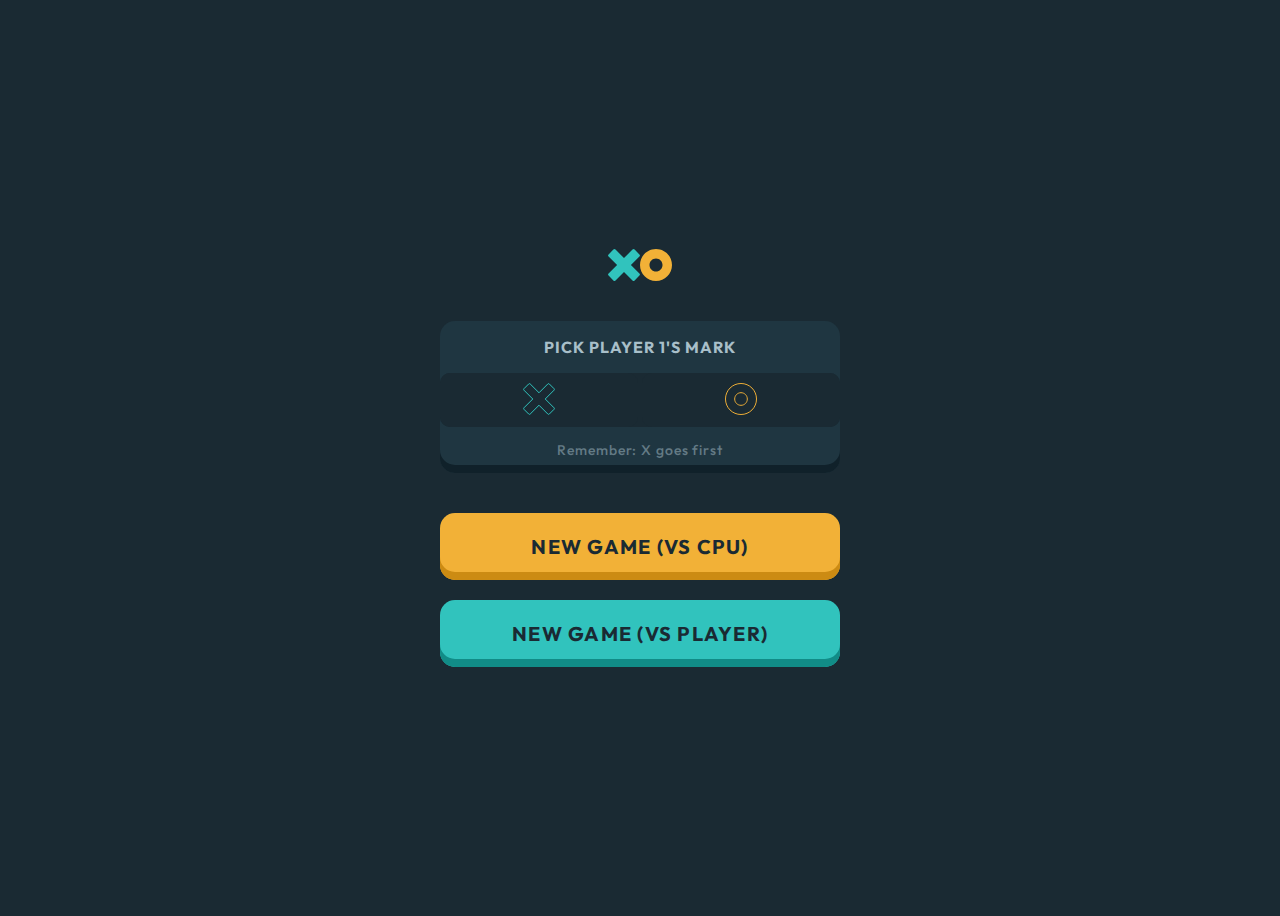
==== tictactoe.html @ 9098a8cd "implementing min max algorithm" ====
<!DOCTYPE html>
<html lang="en">
    <head>
        <meta charset="UTF-8">
        <meta name="viewport" content="width=device-width, initial-scale=1.0">
        <link rel="icon" type="image/png" sizes="32x32" href="./assets/favicon-32x32.png">
        <link rel="preconnect" href="https://fonts.googleapis.com">
        <link rel="preconnect" href="https://fonts.gstatic.com" crossorigin>
        <link href="https://fonts.googleapis.com/css2?family=Outfit:wght@100;200;300;400;500;600;700;800;900&display=swap" rel="stylesheet">


        <link href="style.css"  rel="stylesheet">
        <title></title>
    </head>
    <body>
        <!-- winning message -->
            <div class="message  hide">
                    <p></p>
                    <div id="first-div">
                      <img id="won-img" src="" alt="">
                      <h4> </h4>
                    </div>
                    <div id="second-div">
                      <button id="quit-btn" onclick="quitGame()">QUIT</button>
                     <button id="next-round-btn" onclick="startGame()">NEXT ROUND</button>
                    </div>
                    
            </div>


            <!-- NEW GAME MENU -->
        <div class="new-game-container  ">
            <div class="mark-group">
              <img id="x-logo" src="./assets/icon-x.svg" alt="">
              <img id="o-logo" src="./assets/icon-o.svg" alt="">
            </div>

            <div class="choose-mark-group">
              <p id="pick">Pick player 1's mark</p>
              <div class="choose-mark-button">
                <button class="choose-mark-x-button "><img src="./assets/icon-x-outline.svg" alt=""></button>
                <button class="choose-mark-o-button "><img src="./assets/icon-o-outline.svg" alt=""></button>
              </div>
              <p id="remem">Remember: X goes first</p>        
            </div>

            <div class="new-game-button-group">
              <button class="new-game-vs-cpu-button new-game-button" onclick="openVsComputer()">New Game (vs CPU)</button>
              <button class="new-game-vs-player-button new-game-button" onclick="toggleMultiplayer()" > <a id="ink" href="index.html">New Game (vs player)</a></button>
            </div>
        
        </div>
        




          <!-- GAME START CONTAINER -->
  <div class="game-start-container hide">
    <div class="game-start-nav-bar">
        <div class="game-start-mark-group">
            <img id="x-logo" src="./assets/icon-x.svg" alt="">
            <img id="o-logo" src="./assets/icon-o.svg" alt="">
        </div>
        <div class="game-start-mark-turn">
            <img id="turn"src="./assets/icon-x-outline.svg" alt=""><span>TURN</span>
        </div>
        <div class="game-start-reset-button">
          <img id="game-start-restart-img" src="./assets/icon-restart.svg"  alt="">
        </div>
    </div>
        <div class="game-start-grid-container ">
            <div>
                    <div class="top-grid grid">
                     <div class="cell grid-1 gr" id="0"><img class="mark-image" src="" alt=""></div>
                     <div class="cell grid-2 gr" id="1"><img class="mark-image" src="" alt=""></div>
                     <div class="cell grid-3 gr" id="2"><img class="mark-image" src="" alt=""></div>
            </div>
            <div class="middle-grid grid">
                        <div class="cell grid-4 gr" id="3"><img class="mark-image" src="" alt=""></div>
                        <div class="cell grid-5 gr" id="4"><img class="mark-image" src="" alt=""></div>
                        <div class="cell grid-6 gr" id="5"><img class="mark-image" src="" alt=""></div>
            </div>
            <div class="last-grid grid">
                        <div class="cell grid-7 gr" id="6"><img class="mark-image" src="" alt=""></div>
                        <div class="cell grid-8 gr" id="7"><img class="mark-image" src="" alt=""></div>
                        <div class="cell grid-9 gr" id="8"><img class="mark-image" src="" alt=""></div>
            </div>
        </div>

        <div class="game-start-stats">
            <div class="user-stat stat"> <p id="user-stat-text"> X (You)</p><span id="user-stat-counter" >0</span></div>
            <div class="ties-stat stat"> <p id="tie">TIES</p><span id="ties-stat-counter" >0</span></div>
            <div class="cpu-stat stat"> <p id="cpu-stat-text"> O (CPU)</p><span id="cpu-stat-counter" >0</span></div>

        </div>
    </div>



<!-- sssssssssssssssssssssssssssssssssssssssssssssssssssssssssssssssssssssss -->


    

        
        <script src="script.js"></script>
    </body>
</html>
---- style.css ----
body{
    height: 100vh;
    background: #1A2A33;
    display: flex;
      
}

/* STYLING NEW GAME START MENU */
.new-game-container{
    display: flex;
    flex-direction: column;
    margin:auto;
    /* display: none; */

}

.mark-image{
    /* display: none; */
    height: 64px;
    width:64px;
    /* border: none; */
}


img{
    height: 32px;
    width: 32px;
}
.mark-group{
display: flex;
justify-content: center;
margin-bottom: 40px;;
}

.choose-mark-group{
    display: flex;
    flex-direction: column;
    /* justify-content: center; */
    align-items: center;
    background: #1F3641;
    box-shadow: inset 0px -8px 0px #10212A;
    border-radius: 15px;
}
.choose-mark-group #pick{
    font-family: 'Outfit';
    font-style: normal;
    font-weight: 700;
    font-size: 16px;
    line-height: 20px;
    text-align: center;
    letter-spacing: 1px;
    text-transform: uppercase;
    color: #A8BFC9;
}
.choose-mark-group #remem{
    font-family: 'Outfit';
    font-style: normal;
    font-weight: 500;
    font-size: 14px;
    line-height: 18px;
    text-align: center;
    letter-spacing: 0.875px;
    color: #A8BFC9;
    mix-blend-mode: normal;
    opacity: 0.5;
}
.choose-mark-button{
    /* display: flex;
    align-items: center; */
    background: #1A2A33;
    border-radius: 10px;    
}
.choose-mark-group button{
    height: 54px;
    width: 198px;
}


.choose-mark-o-button{
    background: #1A2A33;
    border-radius: 10px;
    border:none;
}

.choose-mark-o-button img{
    
}

.choose-mark-x-button{
    background: #1A2A33;
    border-radius: 10px;
    border:none;
}
.choose-mark-group button:hover{
    background: #A8BFC9;
    cursor:pointer;
}
.active{
    background: #A8BFC9;
}

.new-game-button-group{
    display: flex;
    flex-direction: column;
}
#ink{
    text-decoration: none;
    font-family: 'Outfit';
    font-style: normal;
    font-weight: 700;
    font-size: 20px;
    line-height: 25px;
    text-align: center;
    letter-spacing: 1.25px;
    text-transform: uppercase;    
    color: #1A2A33;    
}

.new-game-vs-cpu-button{
    height:67px;
    background: #F2B137;
    box-shadow: inset 0px -8px 0px #CC8B13;
    border-radius: 15px;
    border: none;
    margin-bottom: 20px;
    margin-top: 40px;
}

.new-game-vs-player-button{
    height: 67px;
    background: #31C3BD;
    box-shadow: inset 0px -8px 0px #118C87;
    border-radius: 15px;
    border:none
}
.new-game-button{
    font-family: 'Outfit';
    font-style: normal;
    font-weight: 700;
    font-size: 20px;
    line-height: 25px;
    text-align: center;
    letter-spacing: 1.25px;
    text-transform: uppercase;    
    color: #1A2A33;    
}
/* END OF STYLING */



/* game start styling */
.game-start-container{
    display: flex;
    flex-direction: column;
    margin:auto;
    flex-basis: 465px;
    max-width:100%;
    
    

}

.game-start-nav-bar{
    display: flex;
    justify-content:space-between;
    margin-bottom: 20px;

}
.game-start-mark-turn{
    display: flex;
    justify-content: space-around;
    align-items: center;
    background: #1F3641;
    box-shadow: inset 0px -4px 0px #10212A;
    border-radius: 10px;
    width: 140px;
    height: 52px;
}
.game-start-mark-turn img{
    width: 20px;
    height: 20px;
}
.game-start-mark-turn span{
    font-family: 'Outfit';
    font-style: normal;
    font-weight: 700;
    font-size: 16px;
    line-height: 20px;
    text-align: center;
    letter-spacing: 1px;
    text-transform: uppercase;
    color: #A8BFC9;
}
#game-start-restart-img{
    height: 20px;
    width: 20px;
}

.game-start-reset-button{
    display: flex;
    align-items: center;
    justify-content: center;
    background: #A8BFC9;
    box-shadow: inset 0px -4px 0px #6B8997;
    border-radius: 10px;
    width:52px;
    height: 52px;
}

.game-start-grid-container{
display: flex;
flex-direction: column;
/* row-gap: 20px; */
}

.grid{
    display: flex;
    height: 141px;
    column-gap: 20px;
    
}
.top-grid{
    margin-bottom:20px;
}
.middle-grid{
    margin-bottom: 20px;
}

.gr{
    display: flex;
    align-items: center;
    justify-content: center;
    background: #1F3641;
    box-shadow: inset 0px -8px 0px #10212A;
    border-radius: 15px;
    max-width: 140px;
    max-height: 140px;
    width: 100%;
    height: 100%;
    
}
.gr img{
    width: 63px;
    height: 63px;

}
.game-start-stats{
    display: flex;
    column-gap: 20px;
    margin-top: 20px;
}
.stat {
    display: flex;
    flex-direction: column;
    justify-content: space-evenly;
    border-radius: 15px;  
    height:72px;
    width: 140px; 
   
    color: #1A2A33;    
}

.stat p{
font-family: 'Outfit';
font-style: normal;
font-weight: 500;
font-size: 14px;
line-height: 18px;
text-align: center;
letter-spacing: 0.875px;
color: #1A2A33;
}

.stat span{
font-family: 'Outfit';
font-style: normal;
font-weight: 700;
font-size: 24px;
line-height: 30px;
text-align: center;
letter-spacing: 1.5px;
text-transform: uppercase;
color: #1A2A33;
}

.user-stat{
    background: #31C3BD;   
}
.ties-stat{
    background: #A8BFC9;
}
.cpu-stat{
    background: #F2B137;
}
/* END OF STYLING */




.hide{
    display: none;
}
.endgame{
    display: none;
    width: 200px;
    top:120px;
    background-color: green;
    position: absolute;
    left: 50%;
    margin-left: -100px;
    padding-top: 50px;
    padding-bottom: 50px;
    text-align: center;
    border-radius: 5px;
    color: white;
    font-size: 2em;
}


/* otherrrrrrrrrrrrrrrrrr */

.p1-user-stat{
    background: #31C3BD;      
}

.p2-user-stat{
    background: #F2B137;   
}

.message{
    position: absolute;
    top: 260px;
    display: flex;
    width: 100vh;
    width: 100%;
    flex-direction: column;
    justify-content: center;
    background: #1F3641;
   
}
.message div{
    display: flex;
    justify-content: center;
    align-items: center;

    
}
.message p{
font-family: 'Outfit';
font-style: normal;
font-weight: 700;
font-size: 16px;
line-height: 20px;
text-align: center;
letter-spacing: 1px;
text-transform: uppercase;
color: #A8BFC9;
}
.message div img{
    margin-right: 24px;
    height:64px;
    width:64px;
}
#first-div{
    margin-bottom:24px;

}
#first-div h4{
font-family: 'Outfit';
font-style: normal;
font-weight: 700;
font-size: 40px;
line-height: 50px;
letter-spacing: 2.5px;
text-transform: uppercase;
}
.message button{
    display: inline;
}
#quit-btn {
    background: #A8BFC9;
box-shadow: inset 0px -4px 0px #6B8997;
border-radius: 10px;
border:none;
/* width:76px; */
height:52px;
font-family: 'Outfit';
font-style: normal;
font-weight: 700;
font-size: 16px;
line-height: 20px;
text-align: center;
letter-spacing: 1px;
text-transform: uppercase;
color: #1A2A33;
}
.cancel-btn{
    background: #A8BFC9;
    box-shadow: inset 0px -4px 0px #6B8997;
    border-radius: 10px;
    border:none;
    /* width:76px; */
    height:52px;
    font-family: 'Outfit';
    font-style: normal;
    font-weight: 700;
    font-size: 16px;
    line-height: 20px;
    text-align: center;
    letter-spacing: 1px;
    text-transform: uppercase;
    color: #1A2A33;
}

#next-round-btn , #restart-btn {
    background: #F2B137;
    box-shadow: inset 0px -4px 0px #CC8B13;
    border-radius: 10px;
    width: 146px;
    height: 52px;
    margin-left: 15px;
}
.hide{
    display: none;
}
#second-div{
    margin-bottom:45px;
}

/* HOVERING EFFECTS */
.new-game-button:hover{
    cursor: pointer;
}
.new-game-vs-cpu-button:hover{
    background: #FFC860;
    box-shadow: inset 0px -8px 0px #CC8B13;
}
.new-game-vs-player-button:hover{
    background: #65E9E4;
    box-shadow: inset 0px -8px 0px #118C87;
}
.game-start-reset-button:hover{
    cursor: pointer;
    background: #DBE8ED;
box-shadow: inset 0px -4px 0px #6B8997;
}
#quit-btn:hover{
    cursor: pointer;
    background: #DBE8ED;
    box-shadow: inset 0px -4px 0px #6B8997;
}
#next-round-btn:hover{
    cursor: pointer;
    background: #FFC860;
box-shadow: inset 0px -4px 0px #CC8B13;
     
}
.game-start-grid-container .gr:hover{
    cursor: pointer;
}


/* MOBILE RESPONSIVENESS */

@media only screen and (max-width:500px){

    .choose-mark-group button{
        height: 54px;
        width: 132px;
    }
    
    .choose-mark-group #pick{
    font-family: 'Outfit';
    font-style: normal;
    font-weight: 700;
    font-size: 16px;
    line-height: 20px;
    text-align: center;
    letter-spacing: 1px;
    color: #A8BFC9;
    
    }

    .choose-mark-group #remem{
        font-family: 'Outfit';
        font-style: normal;
        font-weight: 500;
        font-size: 14px;
        line-height: 18px;
        text-align: center;
        letter-spacing: 0.875px;
        color: #A8BFC9;
        mix-blend-mode: normal;
        opacity: 0.5;
    }

    .new-game-vs-player-button{
        height: 56px;
    }

    .new-game-vs-cpu-button{
        height:56px;
    }
    .new-game-button{
        font-family: 'Outfit';
        font-size: 16px;
        line-height: 20px;
        letter-spacing: 1px;
    }

    .game-start-container{
        flex-basis: 330px;
        max-width:100%;
        /* display: none; */
    
    }
    .game-start-mark-turn img{
        width: 16px;
        height: 16px;
    }
    .game-start-mark-turn span{
        font-family: 'Outfit';
        font-size: 14px;
        line-height: 18px;
        letter-spacing: 0.875px;
    }

    #game-start-restart-img{
        height: 15px;
        width: 15px;
    }

    .game-start-reset-button{
        border-radius: 5px;
        width:40px;
        height: 40px;
    }

    .grid{
        height: 97px;
        column-gap: 20px;
        
    }

    .gr{
        background: #1F3641;
        border-radius: 10px;
        max-width: 96px;
        max-height: 96px;
        width: 100%;
        height: 100%;
    }

    .gr img{
        width: 40px;
        height: 40px;
    
    }

    .stat {
        border-radius: 10px;  
        height:64px;
        width: 96px;     
    }

    .stat #user-stat-text{
        font-family: 'Outfit';
        font-style: normal;
        font-weight: 500;
        font-size: 14px;
        line-height: 18px;
        text-align: center;
        letter-spacing: 0.875px;
        color: #1A2A33;
        }

     .stat #tie{
        font-family: 'Outfit';
        font-style: normal;
        font-weight: 500;
        font-size: 12px;
        line-height: 15px;
        text-align: center;
        letter-spacing: 0.75px;
        color: #1A2A33;
  }          

     .stat #cpu-stat-text{
        font-family: 'Outfit';
        font-style: normal;
        font-weight: 500;
        font-size: 12px;
        line-height: 15px;
        text-align: center;
        letter-spacing: 0.75px;
 }               

    .stat span{
        font-family: 'Outfit';
        font-style: normal;
        font-weight: 700;
        font-size: 20px;
        line-height: 25px;
        text-align: center;
        letter-spacing: 1.25px;
        color: #1A2A33;
  }

  .message p{ 
    font-size: 14px;
    line-height: 18px;
    letter-spacing: 0.875px;
 }

    .message div img{
        margin-right:9px;
        height:28px;
        width:28px;
 }

    #first-div h4{
    font-size: 24px;
    line-height: 30px;
    letter-spacing: 1.5px;
}
#second-div{
    margin-bottom:48px;
}

        
     
}
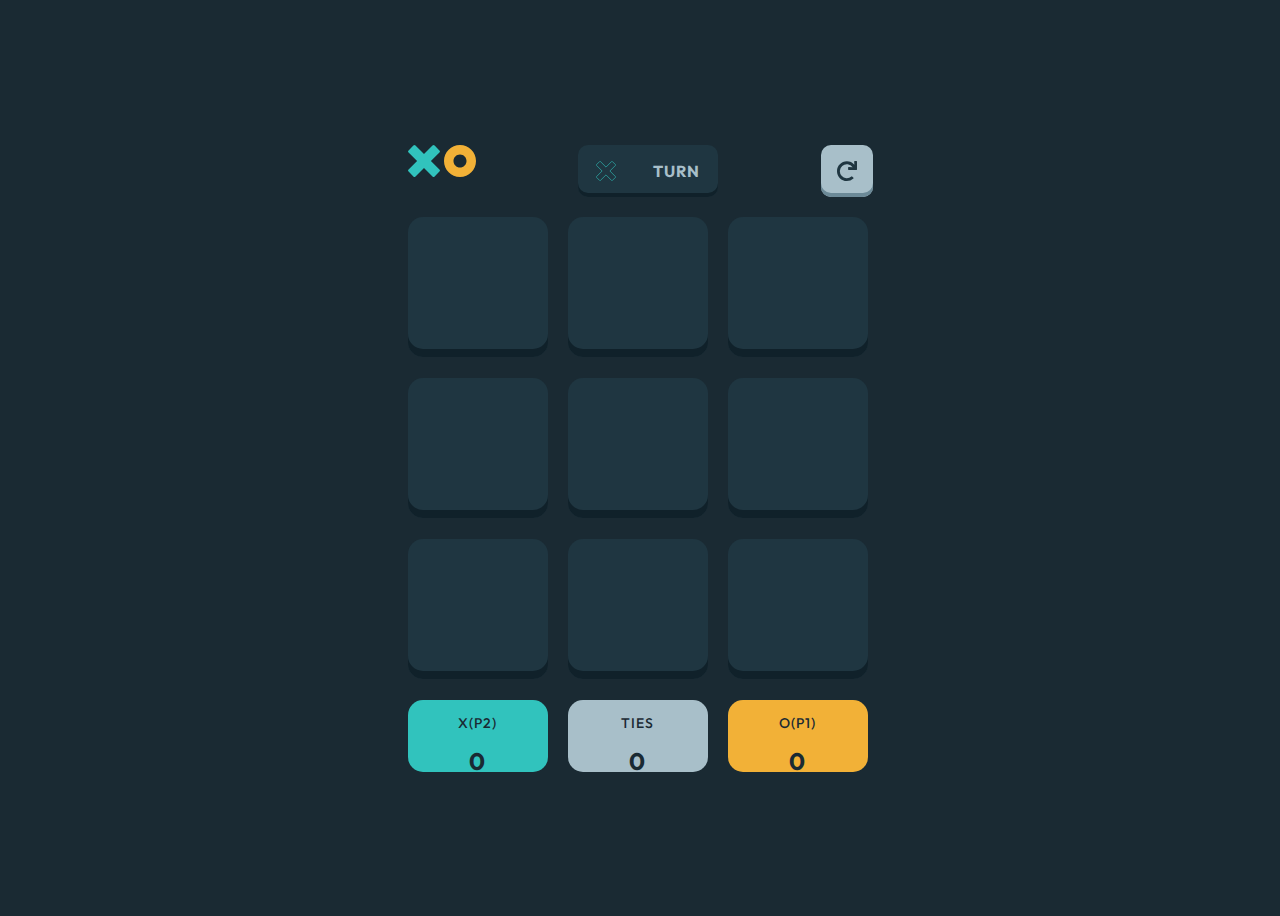
==== commit 4d87d005: "modyfing min max algorithm" ====
--- a/tictactoe.html
+++ b/tictactoe.html
@@ -1,62 +1,22 @@
 <!DOCTYPE html>
 <html lang="en">
-    <head>
-        <meta charset="UTF-8">
-        <meta name="viewport" content="width=device-width, initial-scale=1.0">
-        <link rel="icon" type="image/png" sizes="32x32" href="./assets/favicon-32x32.png">
-        <link rel="preconnect" href="https://fonts.googleapis.com">
-        <link rel="preconnect" href="https://fonts.gstatic.com" crossorigin>
-        <link href="https://fonts.googleapis.com/css2?family=Outfit:wght@100;200;300;400;500;600;700;800;900&display=swap" rel="stylesheet">
+<head>
+  <meta charset="UTF-8">
+  <meta name="viewport" content="width=device-width, initial-scale=1.0">
 
+  <link rel="icon" type="image/png" sizes="32x32" href="./assets/favicon-32x32.png">
+  <link rel="preconnect" href="https://fonts.googleapis.com">
+<link rel="preconnect" href="https://fonts.gstatic.com" crossorigin>
+<link href="https://fonts.googleapis.com/css2?family=Outfit:wght@100;200;300;400;500;600;700;800;900&display=swap" rel="stylesheet">
 
-        <link href="style.css"  rel="stylesheet">
-        <title></title>
-    </head>
-    <body>
-        <!-- winning message -->
-            <div class="message  hide">
-                    <p></p>
-                    <div id="first-div">
-                      <img id="won-img" src="" alt="">
-                      <h4> </h4>
-                    </div>
-                    <div id="second-div">
-                      <button id="quit-btn" onclick="quitGame()">QUIT</button>
-                     <button id="next-round-btn" onclick="startGame()">NEXT ROUND</button>
-                    </div>
-                    
-            </div>
+  <link rel="stylesheet" href="./resources/css/multi.css">
+  
+  <title>Tic Tac Toe</title>
+</head>
+<body>
 
-
-            <!-- NEW GAME MENU -->
-        <div class="new-game-container  ">
-            <div class="mark-group">
-              <img id="x-logo" src="./assets/icon-x.svg" alt="">
-              <img id="o-logo" src="./assets/icon-o.svg" alt="">
-            </div>
-
-            <div class="choose-mark-group">
-              <p id="pick">Pick player 1's mark</p>
-              <div class="choose-mark-button">
-                <button class="choose-mark-x-button "><img src="./assets/icon-x-outline.svg" alt=""></button>
-                <button class="choose-mark-o-button "><img src="./assets/icon-o-outline.svg" alt=""></button>
-              </div>
-              <p id="remem">Remember: X goes first</p>        
-            </div>
-
-            <div class="new-game-button-group">
-              <button class="new-game-vs-cpu-button new-game-button" onclick="openVsComputer()">New Game (vs CPU)</button>
-              <button class="new-game-vs-player-button new-game-button" onclick="toggleMultiplayer()" > <a id="ink" href="index.html">New Game (vs player)</a></button>
-            </div>
-        
-        </div>
-        
-
-
-
-
-          <!-- GAME START CONTAINER -->
-  <div class="game-start-container hide">
+<!-- GAME START CONTAINER -->
+  <div class="game-start-container">
     <div class="game-start-nav-bar">
         <div class="game-start-mark-group">
             <img id="x-logo" src="./assets/icon-x.svg" alt="">
@@ -69,41 +29,52 @@
           <img id="game-start-restart-img" src="./assets/icon-restart.svg"  alt="">
         </div>
     </div>
-        <div class="game-start-grid-container ">
-            <div>
-                    <div class="top-grid grid">
-                     <div class="cell grid-1 gr" id="0"><img class="mark-image" src="" alt=""></div>
-                     <div class="cell grid-2 gr" id="1"><img class="mark-image" src="" alt=""></div>
-                     <div class="cell grid-3 gr" id="2"><img class="mark-image" src="" alt=""></div>
-            </div>
-            <div class="middle-grid grid">
-                        <div class="cell grid-4 gr" id="3"><img class="mark-image" src="" alt=""></div>
-                        <div class="cell grid-5 gr" id="4"><img class="mark-image" src="" alt=""></div>
-                        <div class="cell grid-6 gr" id="5"><img class="mark-image" src="" alt=""></div>
-            </div>
-            <div class="last-grid grid">
-                        <div class="cell grid-7 gr" id="6"><img class="mark-image" src="" alt=""></div>
-                        <div class="cell grid-8 gr" id="7"><img class="mark-image" src="" alt=""></div>
-                        <div class="cell grid-9 gr" id="8"><img class="mark-image" src="" alt=""></div>
-            </div>
-        </div>
+    <div class="game-start-grid-container">
+      <div class="top-grid grid">
+        <div class="grid-1 gr"><img class="mark-image" src="" alt=""></div>
+        <div class="grid-2 gr"><img class="mark-image" src="" alt=""></div>
+        <div class="grid-3 gr"><img class="mark-image" src="" alt=""></div>
+      </div>
 
-        <div class="game-start-stats">
-            <div class="user-stat stat"> <p id="user-stat-text"> X (You)</p><span id="user-stat-counter" >0</span></div>
-            <div class="ties-stat stat"> <p id="tie">TIES</p><span id="ties-stat-counter" >0</span></div>
-            <div class="cpu-stat stat"> <p id="cpu-stat-text"> O (CPU)</p><span id="cpu-stat-counter" >0</span></div>
+      <div class="middle-grid grid">
+        <div class="grid-4 gr"><img class="mark-image" src="" ></div>
+        <div class="grid-5 gr"><img class="mark-image" src="" alt=""></div>
+        <div class="grid-6 gr"><img class="mark-image" src="" alt=""></div>
+      </div>
 
-        </div>
+      <div class="last-grid grid">
+        <div class="grid-7 gr"><img class="mark-image" src="" alt=""></div>
+        <div class="grid-8 gr"><img class="mark-image" src="" alt=""></div>
+        <div class="grid-9 gr"><img class="mark-image" src="" alt=""></div>
+      </div>
+     
     </div>
 
+    <div class="game-start-stats">
+      <div class="user-stat stat"> <p id="user-stat-text"> X (You)</p><span id="user-stat-counter" >0</span></div>
+      <div class="ties-stat stat"> <p id="tie">TIES</p><span id="ties-stat-counter" >0</span></div>
+      <div class="cpu-stat stat"> <p id="cpu-stat-text"> O (CPU)</p><span id="cpu-stat-counter" >0</span></div>
 
+    </div>
 
-<!-- sssssssssssssssssssssssssssssssssssssssssssssssssssssssssssssssssssssss -->
+  </div>
 
+  <div class="message hide ">
+    <p></p>
+    <div id="first-div">
+      <img id="won-img" src="" alt="">
+      <h4></h4>
+    </div>
+    <div id="second-div">
+      <button id="quit-btn" onclick="quitGame()"> QUIT </button>
+    <button id="next-round-btn" onclick="nextRound()">NEXT ROUND</button>
+    </div>
+   
+  </div>
 
-    
+  
 
-        
-        <script src="script.js"></script>
-    </body>
+  
+ <script src="./resources/javascript/apps.js"></script>
+</body>
 </html>--- a/resources/css/multi.css
+++ b/resources/css/multi.css
@@ -0,0 +1,596 @@
+body{
+    height: 100vh;
+    background: #1A2A33;
+    display: flex;
+    
+}
+
+/* STYLING NEW GAME START MENU */
+.new-game-container{
+    display: flex;
+    flex-direction: column;
+    margin:auto;
+    /* display: none; */
+
+}
+
+.mark-image{
+    display: none;
+    height: 64px;
+    width:64px;
+    /* border: none; */
+}
+
+
+img{
+    height: 32px;
+    width: 32px;
+}
+.mark-group{
+display: flex;
+justify-content: center;
+margin-bottom: 40px;;
+}
+
+.choose-mark-group{
+    display: flex;
+    flex-direction: column;
+    /* justify-content: center; */
+    align-items: center;
+    background: #1F3641;
+    box-shadow: inset 0px -8px 0px #10212A;
+    border-radius: 15px;
+}
+.choose-mark-group #pick{
+    font-family: 'Outfit';
+    font-style: normal;
+    font-weight: 700;
+    font-size: 16px;
+    line-height: 20px;
+    text-align: center;
+    letter-spacing: 1px;
+    text-transform: uppercase;
+    color: #A8BFC9;
+}
+.choose-mark-group #remem{
+    font-family: 'Outfit';
+    font-style: normal;
+    font-weight: 500;
+    font-size: 14px;
+    line-height: 18px;
+    text-align: center;
+    letter-spacing: 0.875px;
+    color: #A8BFC9;
+    mix-blend-mode: normal;
+    opacity: 0.5;
+}
+.choose-mark-button{
+    /* display: flex;
+    align-items: center; */
+    background: #1A2A33;
+    border-radius: 10px;    
+}
+.choose-mark-group button{
+    height: 54px;
+    width: 198px;
+}
+
+
+.choose-mark-o-button{
+    background: #1A2A33;
+    border-radius: 10px;
+    border:none;
+}
+
+.choose-mark-o-button img{
+    
+}
+
+.choose-mark-x-button{
+    background: #1A2A33;
+    border-radius: 10px;
+    border:none;
+}
+.choose-mark-group button:hover{
+    background: #A8BFC9;
+    cursor:pointer;
+}
+.active{
+    background: #A8BFC9;
+}
+
+.new-game-button-group{
+    display: flex;
+    flex-direction: column;
+}
+
+.new-game-vs-cpu-button{
+    height:67px;
+    background: #F2B137;
+    box-shadow: inset 0px -8px 0px #CC8B13;
+    border-radius: 15px;
+    border: none;
+    margin-bottom: 20px;
+    margin-top: 40px;
+}
+
+.new-game-vs-player-button{
+    height: 67px;
+    background: #31C3BD;
+    box-shadow: inset 0px -8px 0px #118C87;
+    border-radius: 15px;
+    border:none
+}
+.new-game-button{
+    font-family: 'Outfit';
+    font-style: normal;
+    font-weight: 700;
+    font-size: 20px;
+    line-height: 25px;
+    text-align: center;
+    letter-spacing: 1.25px;
+    text-transform: uppercase;    
+    color: #1A2A33;    
+}
+/* END OF STYLING */
+
+
+/* STYLING GAME START MENU */
+.game-start-container{
+    display: flex;
+    flex-direction: column;
+    margin:auto;
+    flex-basis: 465px;
+    max-width:100%;
+    /* display: none; */
+
+}
+
+.game-start-nav-bar{
+    display: flex;
+    justify-content:space-between;
+    margin-bottom: 20px;
+
+}
+.game-start-mark-turn{
+    display: flex;
+    justify-content: space-around;
+    align-items: center;
+    background: #1F3641;
+    box-shadow: inset 0px -4px 0px #10212A;
+    border-radius: 10px;
+    width: 140px;
+    height: 52px;
+}
+.game-start-mark-turn img{
+    width: 20px;
+    height: 20px;
+}
+.game-start-mark-turn span{
+    font-family: 'Outfit';
+    font-style: normal;
+    font-weight: 700;
+    font-size: 16px;
+    line-height: 20px;
+    text-align: center;
+    letter-spacing: 1px;
+    text-transform: uppercase;
+    color: #A8BFC9;
+}
+#game-start-restart-img{
+    height: 20px;
+    width: 20px;
+}
+
+.game-start-reset-button{
+    display: flex;
+    align-items: center;
+    justify-content: center;
+    background: #A8BFC9;
+    box-shadow: inset 0px -4px 0px #6B8997;
+    border-radius: 10px;
+    width:52px;
+    height: 52px;
+}
+
+.game-start-grid-container{
+display: flex;
+flex-direction: column;
+row-gap: 20px;
+}
+
+.grid{
+    display: flex;
+    height: 141px;
+    column-gap: 20px;
+    
+}
+
+.gr{
+    display: flex;
+    align-items: center;
+    justify-content: center;
+    background: #1F3641;
+    box-shadow: inset 0px -8px 0px #10212A;
+    border-radius: 15px;
+    max-width: 140px;
+    max-height: 140px;
+    width: 100%;
+    height: 100%;
+    
+}
+.game-start-stats{
+    display: flex;
+    column-gap: 20px;
+    margin-top: 20px;
+}
+.stat {
+    display: flex;
+    flex-direction: column;
+    justify-content: space-evenly;
+    border-radius: 15px;  
+    height:72px;
+    width: 140px; 
+   
+    color: #1A2A33;    
+}
+
+.stat p{
+font-family: 'Outfit';
+font-style: normal;
+font-weight: 500;
+font-size: 14px;
+line-height: 18px;
+text-align: center;
+letter-spacing: 0.875px;
+color: #1A2A33;
+}
+
+.stat span{
+font-family: 'Outfit';
+font-style: normal;
+font-weight: 700;
+font-size: 24px;
+line-height: 30px;
+text-align: center;
+letter-spacing: 1.5px;
+text-transform: uppercase;
+color: #1A2A33;
+}
+
+.user-stat{
+    background: #31C3BD;   
+}
+.ties-stat{
+    background: #A8BFC9;
+}
+.cpu-stat{
+    background: #F2B137;
+}
+/* END OF STYLING */
+
+/* MULTIPLAYER STYLING */
+/* .game-start-vs-player-container{
+    display: flex;
+    flex-direction: column;
+    margin:auto;
+    flex-basis: 465px;
+    max-width:100%;  
+    display:none;
+} */
+.p1-user-stat{
+    background: #31C3BD;      
+}
+
+.p2-user-stat{
+    background: #F2B137;   
+}
+
+.message{
+    position: absolute;
+    top: 330px;
+    z-index: 100;
+    display: flex;
+    width: 100vh;
+    width: 100%;
+    flex-direction: column;
+    justify-content: center;
+    
+    background: #1F3641;
+}
+.message div{
+    display: flex;
+    justify-content: center;
+    align-items: center;
+
+    
+}
+.message p{
+font-family: 'Outfit';
+font-style: normal;
+font-weight: 700;
+font-size: 16px;
+line-height: 20px;
+text-align: center;
+letter-spacing: 1px;
+text-transform: uppercase;
+color: #A8BFC9;
+}
+.message div img{
+    margin-right: 24px;
+    height:64px;
+    width:64px;
+}
+#first-div{
+    margin-bottom:24px;
+
+}
+#first-div h4{
+font-family: 'Outfit';
+font-style: normal;
+font-weight: 700;
+font-size: 40px;
+line-height: 50px;
+letter-spacing: 2.5px;
+text-transform: uppercase;
+}
+.message button{
+    display: inline;
+}
+#quit-btn {
+    background: #A8BFC9;
+box-shadow: inset 0px -4px 0px #6B8997;
+border-radius: 10px;
+border:none;
+/* width:76px; */
+height:52px;
+font-family: 'Outfit';
+font-style: normal;
+font-weight: 700;
+font-size: 16px;
+line-height: 20px;
+text-align: center;
+letter-spacing: 1px;
+text-transform: uppercase;
+color: #1A2A33;
+}
+.cancel-btn{
+    background: #A8BFC9;
+    box-shadow: inset 0px -4px 0px #6B8997;
+    border-radius: 10px;
+    border:none;
+    /* width:76px; */
+    height:52px;
+    font-family: 'Outfit';
+    font-style: normal;
+    font-weight: 700;
+    font-size: 16px;
+    line-height: 20px;
+    text-align: center;
+    letter-spacing: 1px;
+    text-transform: uppercase;
+    color: #1A2A33;
+}
+
+#next-round-btn , #restart-btn {
+    background: #F2B137;
+    box-shadow: inset 0px -4px 0px #CC8B13;
+    border-radius: 10px;
+    width: 146px;
+    height: 52px;
+    margin-left: 15px;
+}
+.hide{
+    display: none;
+}
+#second-div{
+    margin-bottom:45px;
+}
+
+/* HOVERING EFFECTS */
+.new-game-button:hover{
+    cursor: pointer;
+}
+.new-game-vs-cpu-button:hover{
+    background: #FFC860;
+    box-shadow: inset 0px -8px 0px #CC8B13;
+}
+.new-game-vs-player-button:hover{
+    background: #65E9E4;
+    box-shadow: inset 0px -8px 0px #118C87;
+}
+.game-start-reset-button:hover{
+    cursor: pointer;
+    background: #DBE8ED;
+box-shadow: inset 0px -4px 0px #6B8997;
+}
+#quit-btn:hover{
+    cursor: pointer;
+    background: #DBE8ED;
+    box-shadow: inset 0px -4px 0px #6B8997;
+}
+#next-round-btn:hover{
+    cursor: pointer;
+    background: #FFC860;
+box-shadow: inset 0px -4px 0px #CC8B13;
+     
+}
+.game-start-grid-container .gr:hover{
+    cursor: pointer;
+}
+
+
+/* MOBILE RESPONSIVENESS */
+
+@media only screen and (max-width:500px){
+
+    .choose-mark-group button{
+        height: 54px;
+        width: 132px;
+    }
+    
+    .choose-mark-group #pick{
+    font-family: 'Outfit';
+    font-style: normal;
+    font-weight: 700;
+    font-size: 16px;
+    line-height: 20px;
+    text-align: center;
+    letter-spacing: 1px;
+    color: #A8BFC9;
+    
+    }
+
+    .choose-mark-group #remem{
+        font-family: 'Outfit';
+        font-style: normal;
+        font-weight: 500;
+        font-size: 14px;
+        line-height: 18px;
+        text-align: center;
+        letter-spacing: 0.875px;
+        color: #A8BFC9;
+        mix-blend-mode: normal;
+        opacity: 0.5;
+    }
+
+    .new-game-vs-player-button{
+        height: 56px;
+    }
+
+    .new-game-vs-cpu-button{
+        height:56px;
+    }
+    .new-game-button{
+        font-family: 'Outfit';
+        font-size: 16px;
+        line-height: 20px;
+        letter-spacing: 1px;
+    }
+
+    .game-start-container{
+        flex-basis: 330px;
+        max-width:100%;
+       
+    
+    }
+    .game-start-mark-turn img{
+        width: 16px;
+        height: 16px;
+    }
+    .game-start-mark-turn span{
+        font-family: 'Outfit';
+        font-size: 14px;
+        line-height: 18px;
+        letter-spacing: 0.875px;
+    }
+
+    #game-start-restart-img{
+        height: 15px;
+        width: 15px;
+    }
+
+    .game-start-reset-button{
+        border-radius: 5px;
+        width:40px;
+        height: 40px;
+    }
+
+    .grid{
+        height: 97px;
+        column-gap: 20px;
+        
+    }
+
+    .gr{
+        background: #1F3641;
+        border-radius: 10px;
+        max-width: 96px;
+        max-height: 96px;
+        width: 100%;
+        height: 100%;
+    }
+
+    .stat {
+        border-radius: 10px;  
+        height:64px;
+        width: 96px;     
+    }
+
+    .stat #user-stat-text{
+        font-family: 'Outfit';
+        font-style: normal;
+        font-weight: 500;
+        font-size: 14px;
+        line-height: 18px;
+        text-align: center;
+        letter-spacing: 0.875px;
+        color: #1A2A33;
+        }
+
+     .stat #tie{
+        font-family: 'Outfit';
+        font-style: normal;
+        font-weight: 500;
+        font-size: 12px;
+        line-height: 15px;
+        text-align: center;
+        letter-spacing: 0.75px;
+        color: #1A2A33;
+  }          
+
+     .stat #cpu-stat-text{
+        font-family: 'Outfit';
+        font-style: normal;
+        font-weight: 500;
+        font-size: 12px;
+        line-height: 15px;
+        text-align: center;
+        letter-spacing: 0.75px;
+ }               
+
+    .stat span{
+        font-family: 'Outfit';
+        font-style: normal;
+        font-weight: 700;
+        font-size: 20px;
+        line-height: 25px;
+        text-align: center;
+        letter-spacing: 1.25px;
+        color: #1A2A33;
+  }
+
+  .message p{ 
+    font-size: 14px;
+    line-height: 18px;
+    letter-spacing: 0.875px;
+ }
+
+    .message div img{
+        margin-right:9px;
+        height:28px;
+        width:28px;
+ }
+
+    #first-div h4{
+    font-size: 24px;
+    line-height: 30px;
+    letter-spacing: 1.5px;
+}
+#second-div{
+    margin-bottom:48px;
+}
+
+        
+     
+}
+
+
+@media only screen and (min-width:501px) and (max-width:786px){
+
+    .choose-mark-group button{
+        height: 54px;
+        width: 132px;
+    }
+
+}